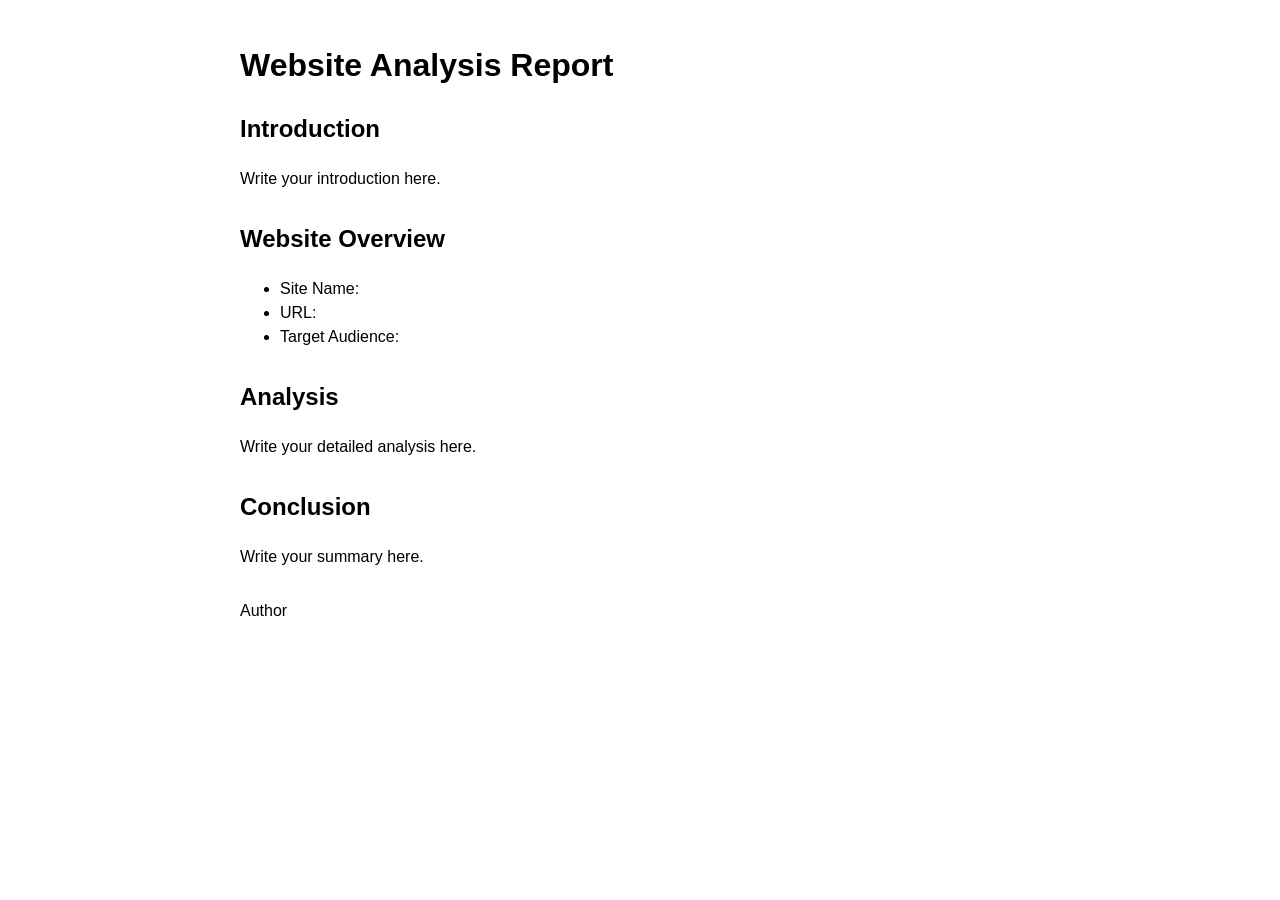
==== index.html @ 11f8eadc "Update index.html" ====
<!DOCTYPE html>
<html lang="en">
<head>
    <meta charset="UTF-8">
    <meta name="viewport" content="width=device-width, initial-scale=1.0">
    <link rel="icon" type="image/x-icon" href="favicon.ico?v=1">
    <title>Website Analysis Report</title>
    <style>
        body {
            font-family: sans-serif;
            line-height: 1.5;
            max-width: 800px;
            margin: 0 auto;
            padding: 20px;
        }
        section {
            margin-bottom: 30px;
        }
    </style>
</head>
<body>

    <header>
        <h1>Website Analysis Report</h1>
    </header>

    <main>
        <section id="intro">
            <h2>Introduction</h2>
            <p>Write your introduction here.</p>
        </section>

        <section id="overview">
            <h2>Website Overview</h2>
            <ul>
                <li>Site Name: </li>
                <li>URL: </li>
                <li>Target Audience: </li>
            </ul>
        </section>

        <section id="analysis">
            <h2>Analysis</h2>
            <p>Write your detailed analysis here.</p>
        </section>

        <section id="conclusion">
            <h2>Conclusion</h2>
            <p>Write your summary here.</p>
        </section>
    </main>

    <footer>
        <p>Author</p>
    </footer>

</body>
</html>
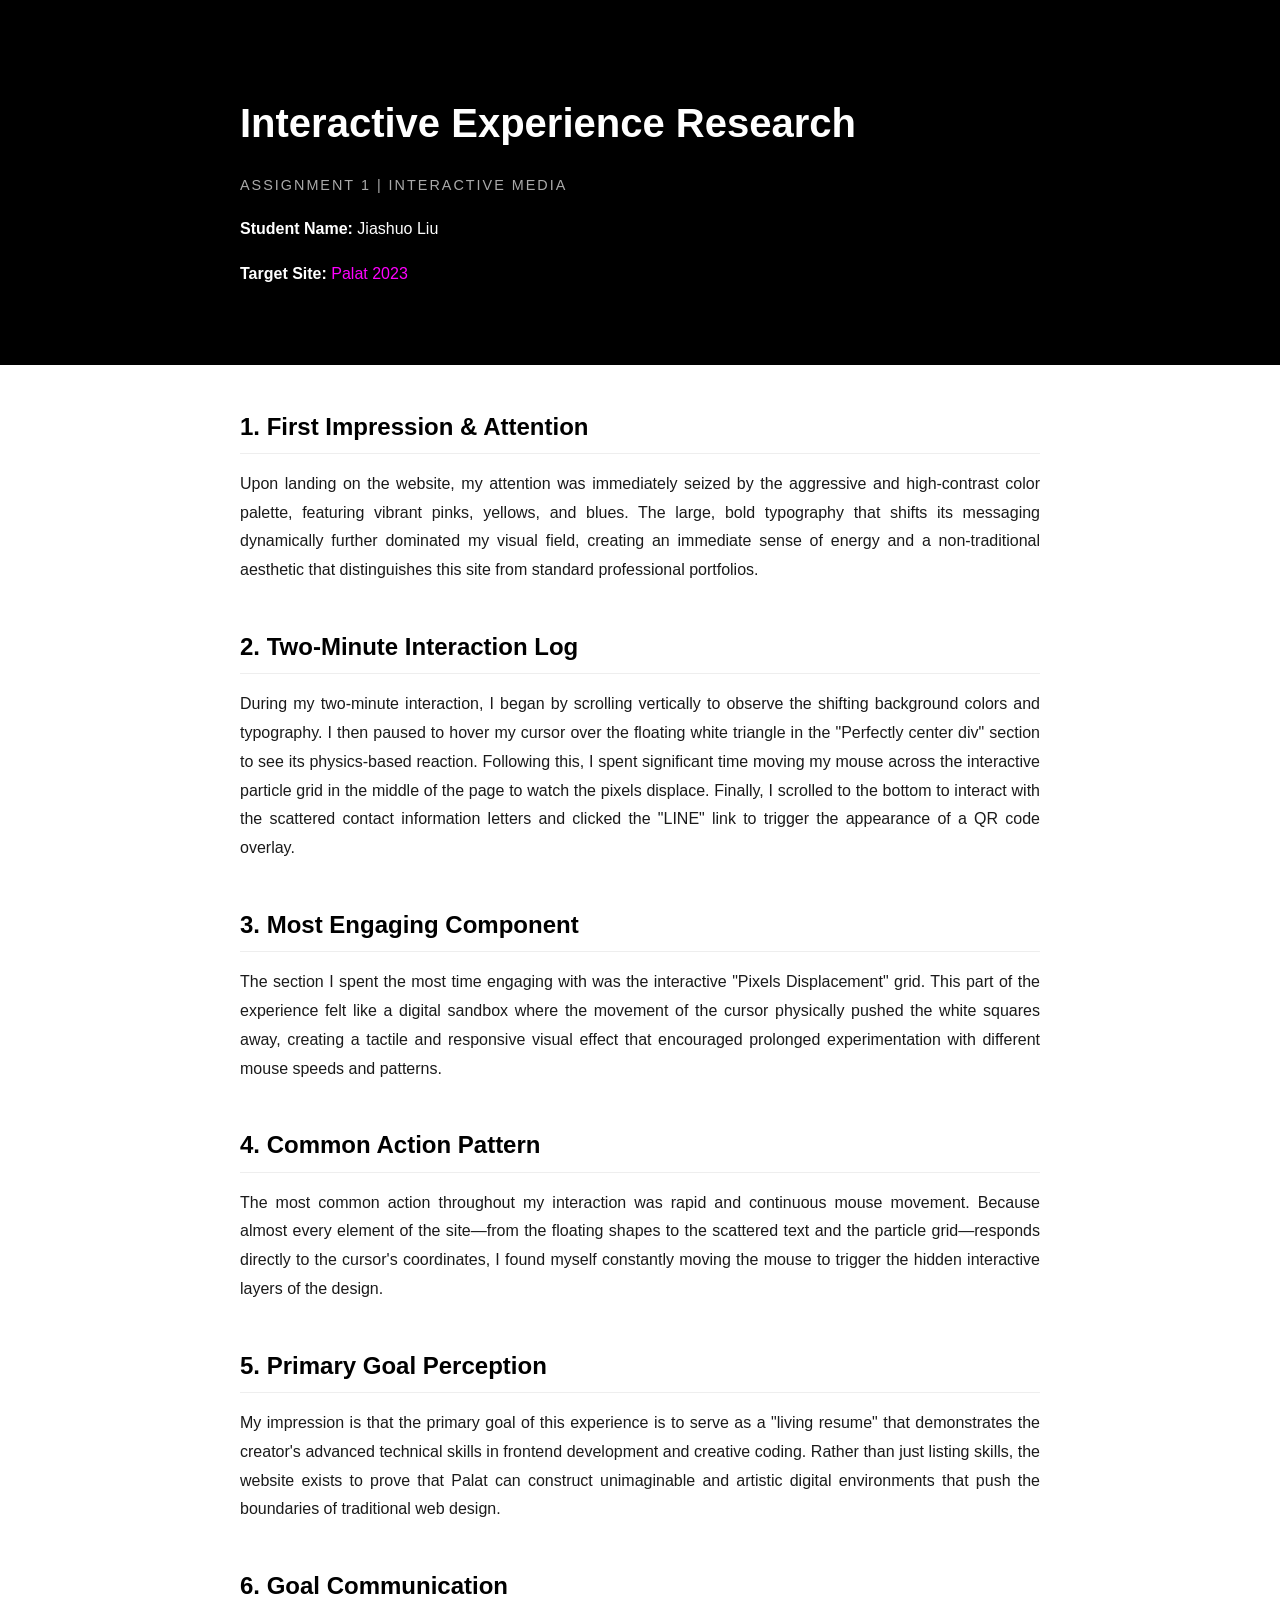
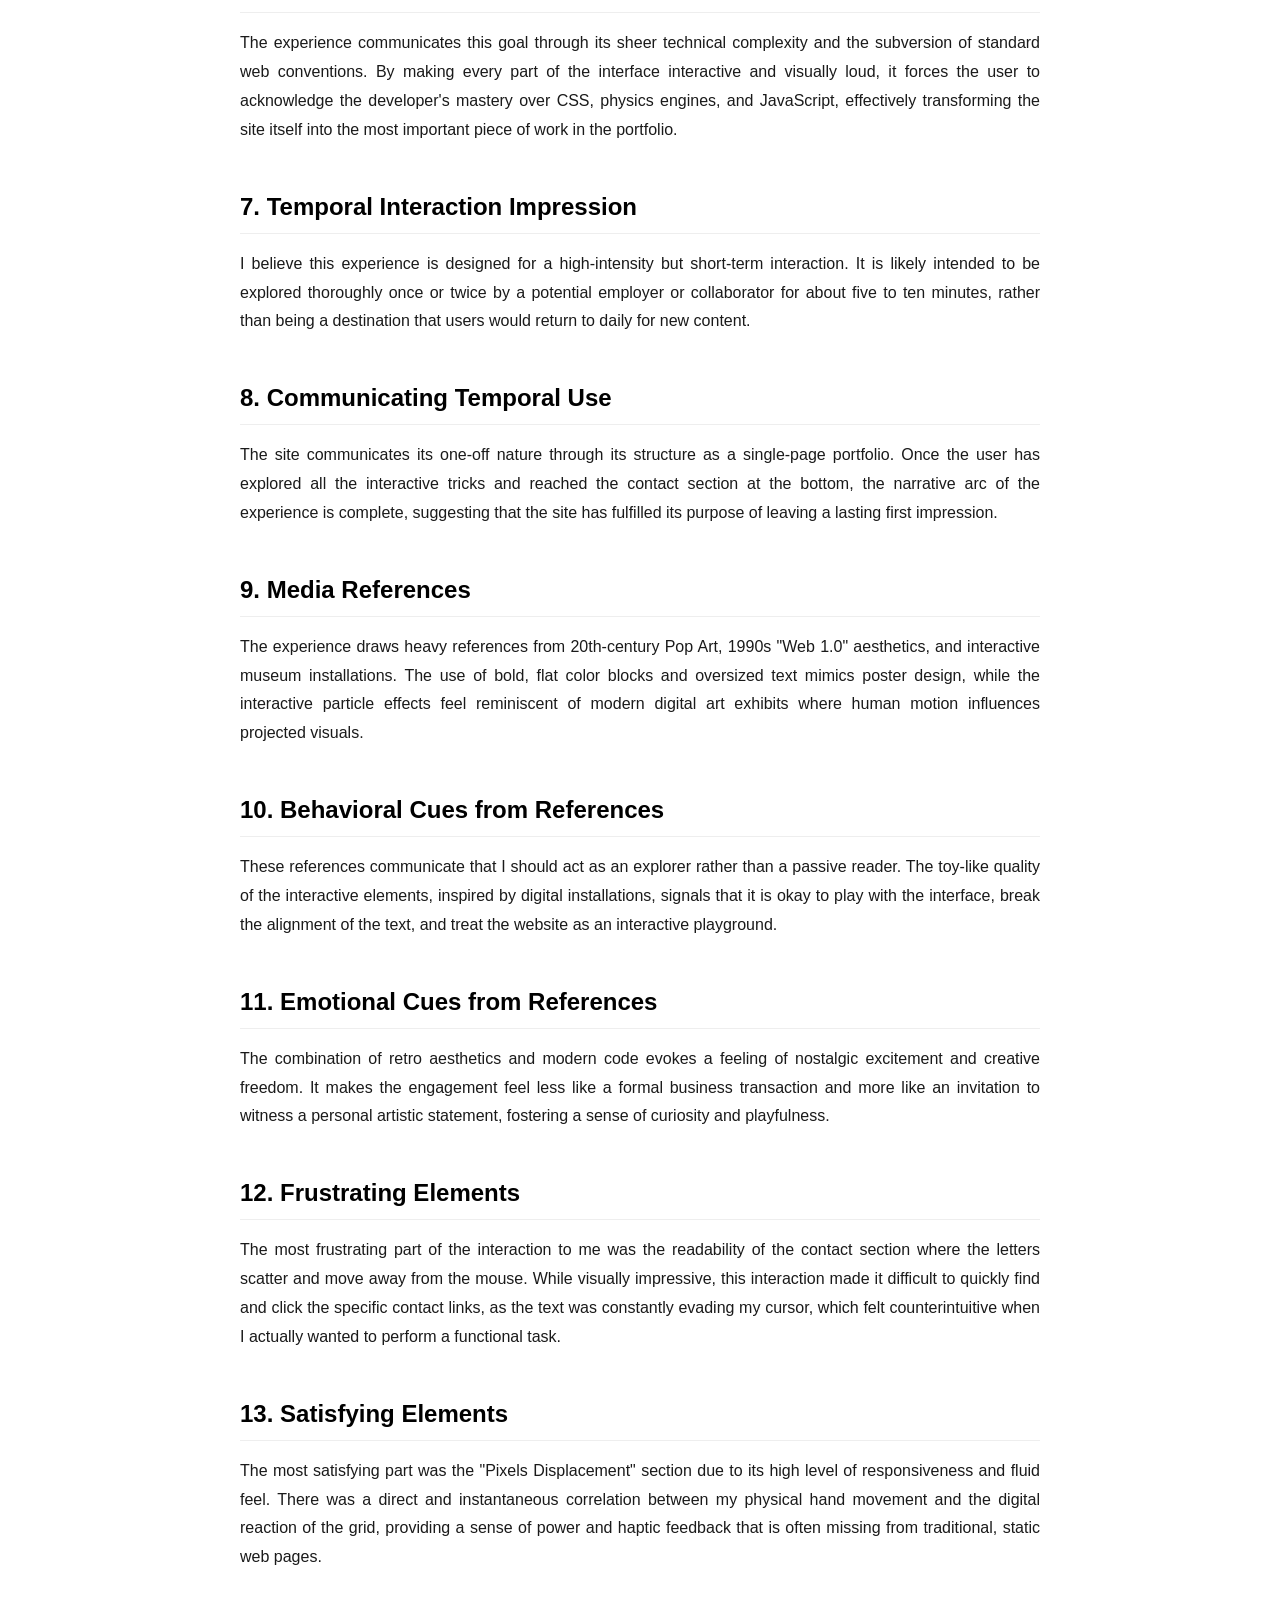
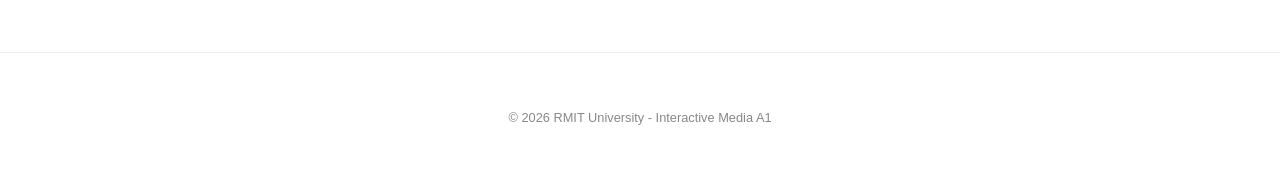
==== commit c1ce1470: "1 1" ====
--- a/index.html
+++ b/index.html
@@ -3,55 +3,95 @@
 <head>
     <meta charset="UTF-8">
     <meta name="viewport" content="width=device-width, initial-scale=1.0">
+    <link rel="stylesheet" href="reset.css">
+    <link rel="stylesheet" href="style.css">
     <link rel="icon" type="image/x-icon" href="favicon.ico?v=1">
-    <title>Website Analysis Report</title>
-    <style>
-        body {
-            font-family: sans-serif;
-            line-height: 1.5;
-            max-width: 800px;
-            margin: 0 auto;
-            padding: 20px;
-        }
-        section {
-            margin-bottom: 30px;
-        }
-    </style>
+    <title>A1 - Interactive Experience Research | Huiyue</title>
 </head>
 <body>
 
-    <header>
-        <h1>Website Analysis Report</h1>
+<header>
+        <div class="container">
+            <h1>Interactive Experience Research</h1>
+            <p class="sub-heading">Assignment 1 | Interactive Media </p>
+            <p><strong>Student Name:</strong> Jiashuo Liu</p>
+            <p><strong>Target Site:</strong> <a href="https://palat2023.com/" target="_blank">Palat 2023</a></p>
+        </div>
     </header>
 
-    <main>
-        <section id="intro">
-            <h2>Introduction</h2>
-            <p>Write your introduction here.</p>
-        </section>
+    <main class="container">
+        <article>
+            <section>
+                <h2>1. First Impression & Attention</h2>
+                <p>Upon landing on the website, my attention was immediately seized by the aggressive and high-contrast color palette, featuring vibrant pinks, yellows, and blues. The large, bold typography that shifts its messaging dynamically further dominated my visual field, creating an immediate sense of energy and a non-traditional aesthetic that distinguishes this site from standard professional portfolios.</p>
+            </section>
 
-        <section id="overview">
-            <h2>Website Overview</h2>
-            <ul>
-                <li>Site Name: </li>
-                <li>URL: </li>
-                <li>Target Audience: </li>
-            </ul>
-        </section>
+            <section>
+                <h2>2. Two-Minute Interaction Log</h2>
+                <p>During my two-minute interaction, I began by scrolling vertically to observe the shifting background colors and typography. I then paused to hover my cursor over the floating white triangle in the "Perfectly center div" section to see its physics-based reaction. Following this, I spent significant time moving my mouse across the interactive particle grid in the middle of the page to watch the pixels displace. Finally, I scrolled to the bottom to interact with the scattered contact information letters and clicked the "LINE" link to trigger the appearance of a QR code overlay.</p>
+            </section>
 
-        <section id="analysis">
-            <h2>Analysis</h2>
-            <p>Write your detailed analysis here.</p>
-        </section>
+            <section>
+                <h2>3. Most Engaging Component</h2>
+                <p>The section I spent the most time engaging with was the interactive "Pixels Displacement" grid. This part of the experience felt like a digital sandbox where the movement of the cursor physically pushed the white squares away, creating a tactile and responsive visual effect that encouraged prolonged experimentation with different mouse speeds and patterns.</p>
+            </section>
 
-        <section id="conclusion">
-            <h2>Conclusion</h2>
-            <p>Write your summary here.</p>
-        </section>
+            <section>
+                <h2>4. Common Action Pattern</h2>
+                <p>The most common action throughout my interaction was rapid and continuous mouse movement. Because almost every element of the site—from the floating shapes to the scattered text and the particle grid—responds directly to the cursor's coordinates, I found myself constantly moving the mouse to trigger the hidden interactive layers of the design.</p>
+            </section>
+
+            <section>
+                <h2>5. Primary Goal Perception</h2>
+                <p>My impression is that the primary goal of this experience is to serve as a "living resume" that demonstrates the creator's advanced technical skills in frontend development and creative coding. Rather than just listing skills, the website exists to prove that Palat can construct unimaginable and artistic digital environments that push the boundaries of traditional web design.</p>
+            </section>
+
+            <section>
+                <h2>6. Goal Communication</h2>
+                <p>The experience communicates this goal through its sheer technical complexity and the subversion of standard web conventions. By making every part of the interface interactive and visually loud, it forces the user to acknowledge the developer's mastery over CSS, physics engines, and JavaScript, effectively transforming the site itself into the most important piece of work in the portfolio.</p>
+            </section>
+
+            <section>
+                <h2>7. Temporal Interaction Impression</h2>
+                <p>I believe this experience is designed for a high-intensity but short-term interaction. It is likely intended to be explored thoroughly once or twice by a potential employer or collaborator for about five to ten minutes, rather than being a destination that users would return to daily for new content.</p>
+            </section>
+
+            <section>
+                <h2>8. Communicating Temporal Use</h2>
+                <p>The site communicates its one-off nature through its structure as a single-page portfolio. Once the user has explored all the interactive tricks and reached the contact section at the bottom, the narrative arc of the experience is complete, suggesting that the site has fulfilled its purpose of leaving a lasting first impression.</p>
+            </section>
+
+            <section>
+                <h2>9. Media References</h2>
+                <p>The experience draws heavy references from 20th-century Pop Art, 1990s "Web 1.0" aesthetics, and interactive museum installations. The use of bold, flat color blocks and oversized text mimics poster design, while the interactive particle effects feel reminiscent of modern digital art exhibits where human motion influences projected visuals.</p>
+            </section>
+
+            <section>
+                <h2>10. Behavioral Cues from References</h2>
+                <p>These references communicate that I should act as an explorer rather than a passive reader. The toy-like quality of the interactive elements, inspired by digital installations, signals that it is okay to play with the interface, break the alignment of the text, and treat the website as an interactive playground.</p>
+            </section>
+
+            <section>
+                <h2>11. Emotional Cues from References</h2>
+                <p>The combination of retro aesthetics and modern code evokes a feeling of nostalgic excitement and creative freedom. It makes the engagement feel less like a formal business transaction and more like an invitation to witness a personal artistic statement, fostering a sense of curiosity and playfulness.</p>
+            </section>
+
+            <section>
+                <h2>12. Frustrating Elements</h2>
+                <p>The most frustrating part of the interaction to me was the readability of the contact section where the letters scatter and move away from the mouse. While visually impressive, this interaction made it difficult to quickly find and click the specific contact links, as the text was constantly evading my cursor, which felt counterintuitive when I actually wanted to perform a functional task.</p>
+            </section>
+
+            <section>
+                <h2>13. Satisfying Elements</h2>
+                <p>The most satisfying part was the "Pixels Displacement" section due to its high level of responsiveness and fluid feel. There was a direct and instantaneous correlation between my physical hand movement and the digital reaction of the grid, providing a sense of power and haptic feedback that is often missing from traditional, static web pages.</p>
+            </section>
+        </article>
     </main>
 
     <footer>
-        <p>Author</p>
+        <div class="container">
+            <p>&copy; 2026 RMIT University - Interactive Media A1</p>
+        </div>
     </footer>
 
 </body>
--- a/style.css
+++ b/style.css
@@ -0,0 +1,66 @@
+/* --- Base Styles --- */
+body {
+    background-color: #ffffff;
+    color: #1a1a1a;
+    font-family: 'Helvetica Neue', Helvetica, Arial, sans-serif;
+    line-height: 1.8;
+    margin: 0;
+    padding: 0;
+}
+
+.container {
+    max-width: 800px;
+    margin: 0 auto;
+    padding: 0 20px;
+}
+
+/* --- Header --- */
+header {
+    background-color: #000000;
+    color: #ffffff;
+    padding: 60px 0;
+    margin-bottom: 40px;
+}
+
+header h1 {
+    font-size: 2.5rem;
+    font-weight: bold;
+    margin-bottom: 10px;
+}
+
+.sub-heading {
+    color: #aaaaaa;
+    text-transform: uppercase;
+    letter-spacing: 2px;
+    font-size: 0.9rem;
+}
+
+header a {
+    color: #ff00ff;
+    text-decoration: none;
+}
+
+/* --- Main Content --- */
+h2 {
+    font-size: 1.5rem;
+    font-weight: bold;
+    margin: 40px 0 15px 0;
+    color: #000000;
+    border-bottom: 1px solid #eeeeee;
+    padding-bottom: 5px;
+}
+
+section p {
+    margin-bottom: 20px;
+    text-align: justify;
+}
+
+/* --- Footer --- */
+footer {
+    margin-top: 80px;
+    padding: 40px 0;
+    border-top: 1px solid #eeeeee;
+    text-align: center;
+    color: #888888;
+    font-size: 0.8rem;
+}
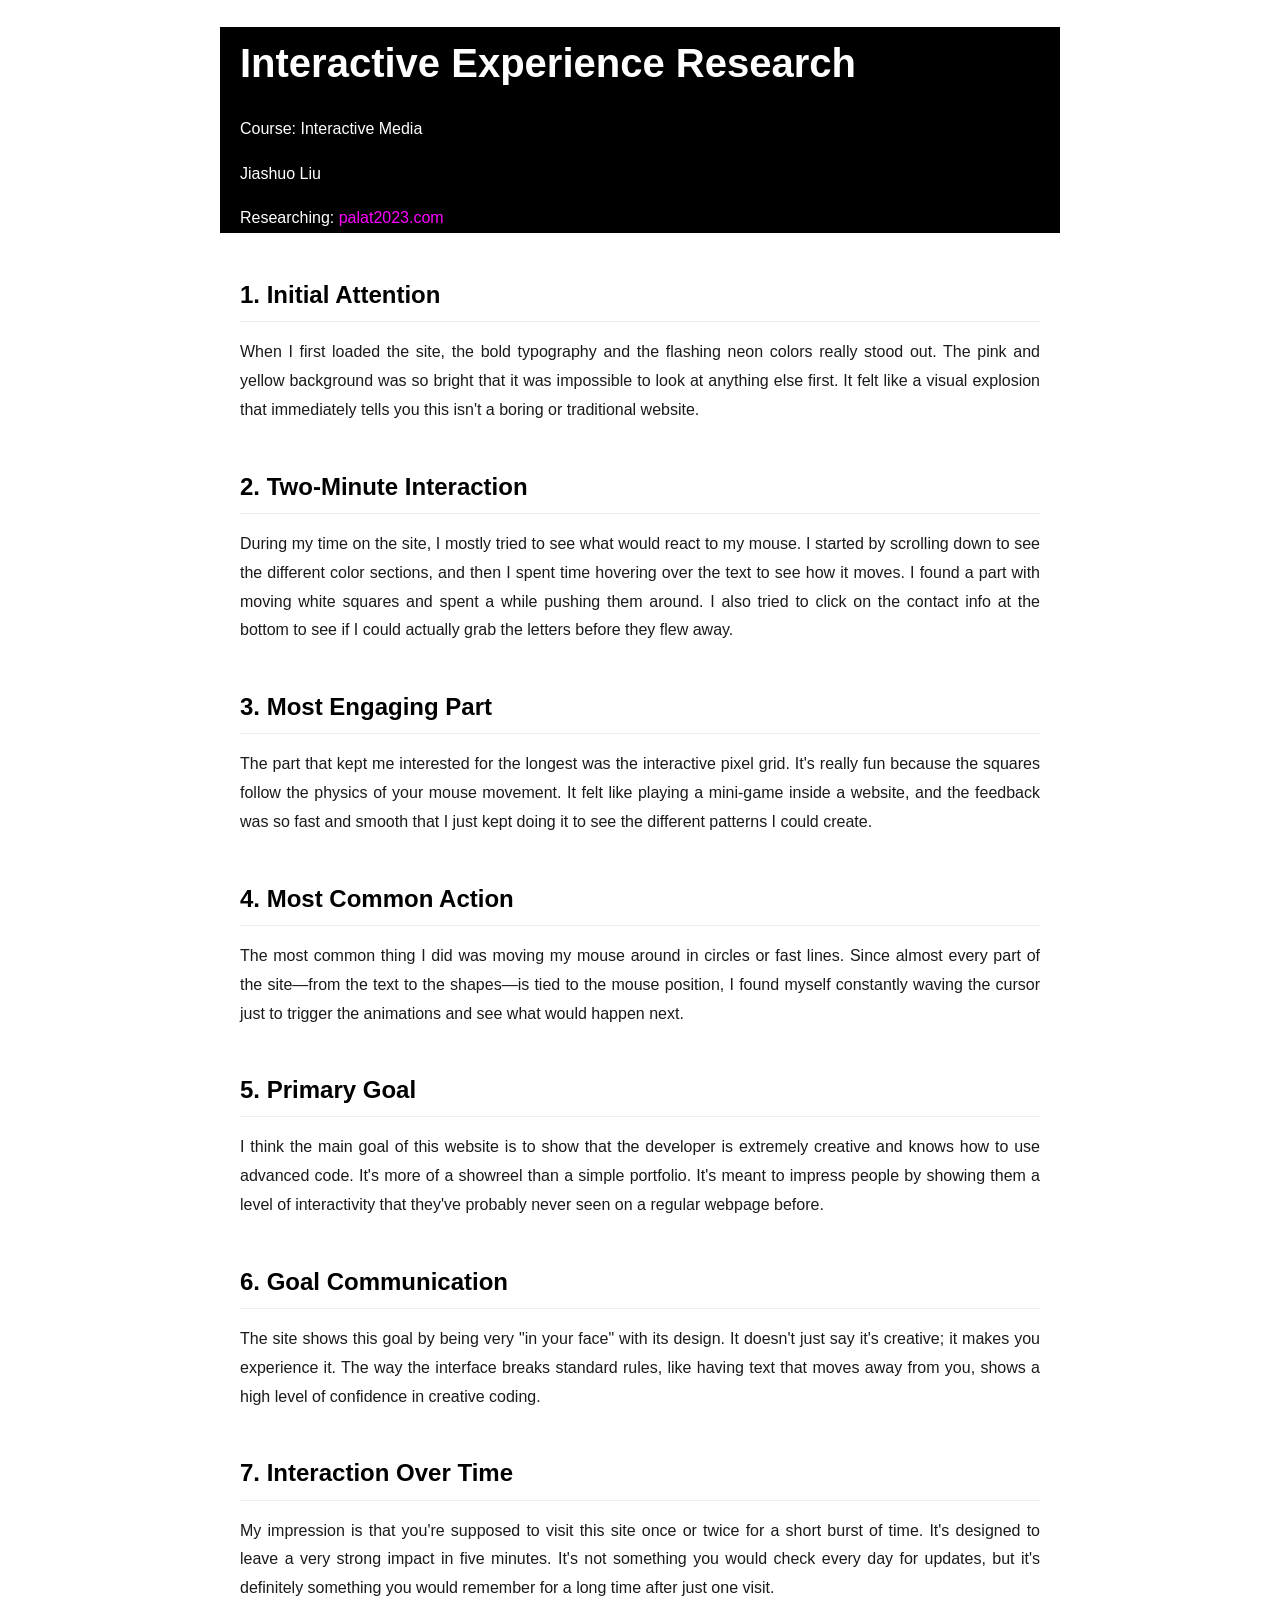
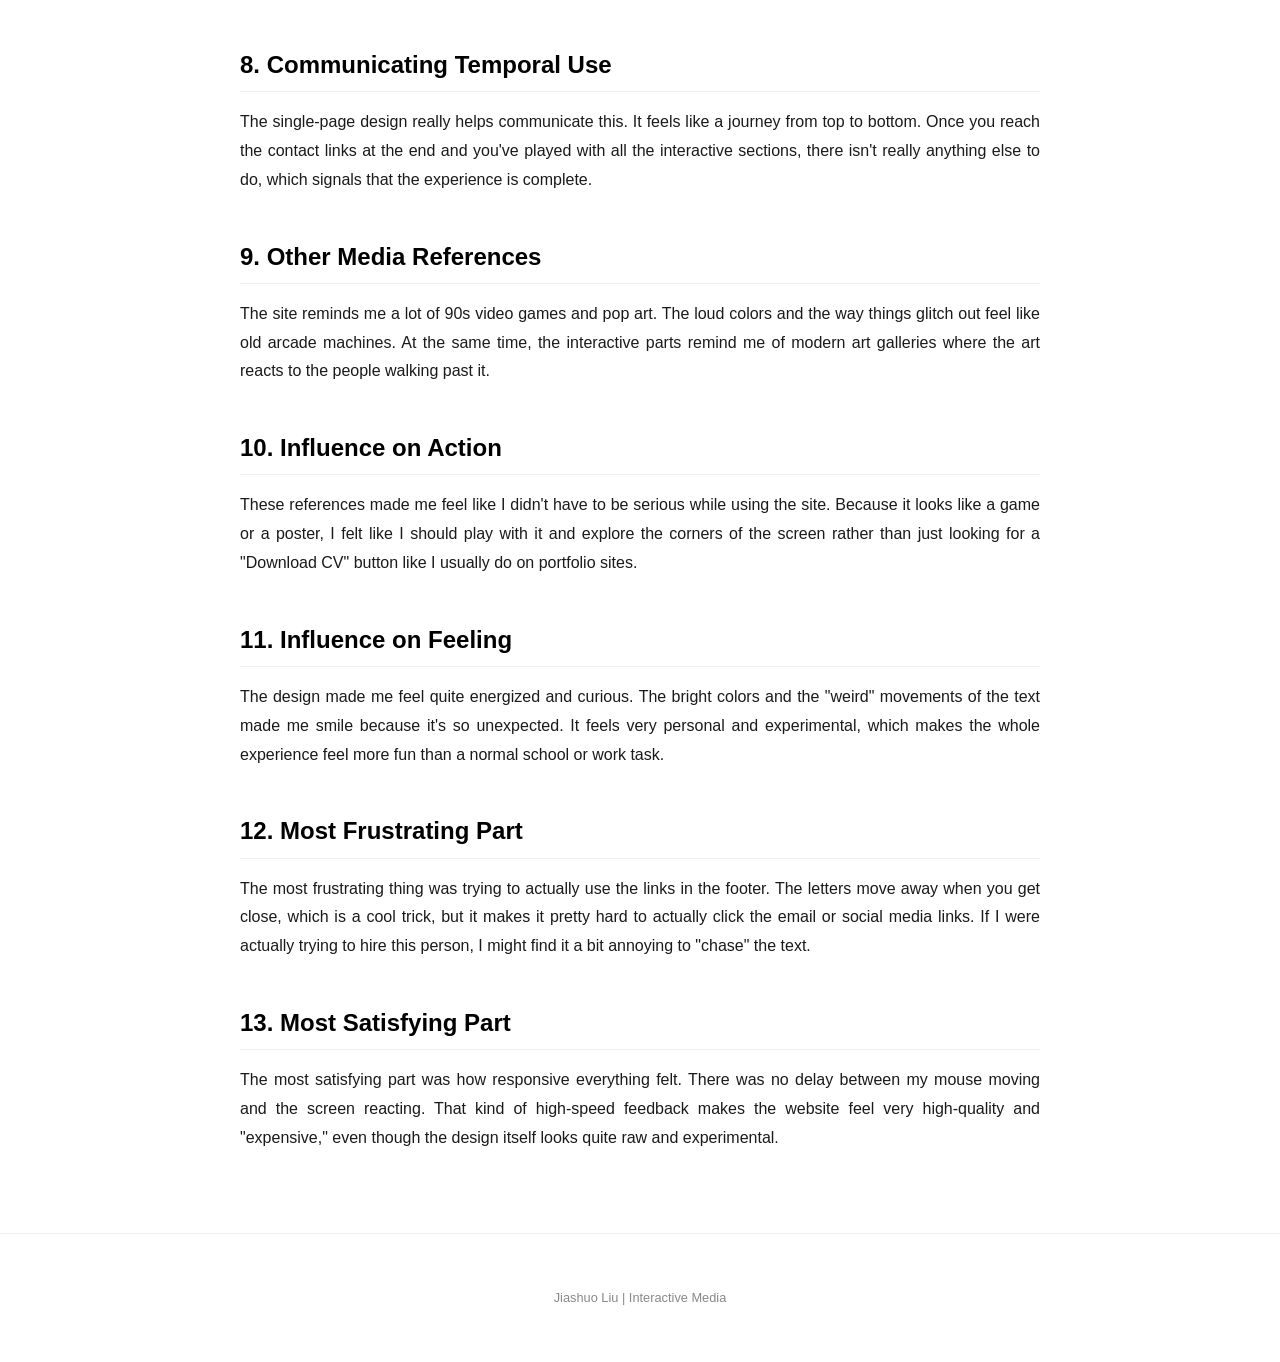
==== commit a1650a7b: "Update index.html" ====
--- a/index.html
+++ b/index.html
@@ -1,97 +1,90 @@
 <!DOCTYPE html>
-<html lang="en">
+
 <head>
     <meta charset="UTF-8">
     <meta name="viewport" content="width=device-width, initial-scale=1.0">
     <link rel="stylesheet" href="reset.css">
     <link rel="stylesheet" href="style.css">
-    <link rel="icon" type="image/x-icon" href="favicon.ico?v=1">
-    <title>A1 - Interactive Experience Research | Huiyue</title>
+    <title>A1 Research - Interactive Media</title>
 </head>
 <body>
 
-<header>
-        <div class="container">
-            <h1>Interactive Experience Research</h1>
-            <p class="sub-heading">Assignment 1 | Interactive Media </p>
-            <p><strong>Student Name:</strong> Jiashuo Liu</p>
-            <p><strong>Target Site:</strong> <a href="https://palat2023.com/" target="_blank">Palat 2023</a></p>
-        </div>
+    <header class="container">
+        <h1>Interactive Experience Research</h1>
+        <p class="sub-info">Course: Interactive Media</p>
+        <p>Jiashuo Liu</p>
+        <p>Researching: <a href="https://palat2023.com/" target="_blank">palat2023.com</a></p>
     </header>
 
     <main class="container">
-        <article>
-            <section>
-                <h2>1. First Impression & Attention</h2>
-                <p>Upon landing on the website, my attention was immediately seized by the aggressive and high-contrast color palette, featuring vibrant pinks, yellows, and blues. The large, bold typography that shifts its messaging dynamically further dominated my visual field, creating an immediate sense of energy and a non-traditional aesthetic that distinguishes this site from standard professional portfolios.</p>
-            </section>
+        <section>
+            <h2>1. Initial Attention</h2>
+            <p>When I first loaded the site, the bold typography and the flashing neon colors really stood out. The pink and yellow background was so bright that it was impossible to look at anything else first. It felt like a visual explosion that immediately tells you this isn't a boring or traditional website.</p>
+        </section>
 
-            <section>
-                <h2>2. Two-Minute Interaction Log</h2>
-                <p>During my two-minute interaction, I began by scrolling vertically to observe the shifting background colors and typography. I then paused to hover my cursor over the floating white triangle in the "Perfectly center div" section to see its physics-based reaction. Following this, I spent significant time moving my mouse across the interactive particle grid in the middle of the page to watch the pixels displace. Finally, I scrolled to the bottom to interact with the scattered contact information letters and clicked the "LINE" link to trigger the appearance of a QR code overlay.</p>
-            </section>
+        <section>
+            <h2>2. Two-Minute Interaction</h2>
+            <p>During my time on the site, I mostly tried to see what would react to my mouse. I started by scrolling down to see the different color sections, and then I spent time hovering over the text to see how it moves. I found a part with moving white squares and spent a while pushing them around. I also tried to click on the contact info at the bottom to see if I could actually grab the letters before they flew away.</p>
+        </section>
 
-            <section>
-                <h2>3. Most Engaging Component</h2>
-                <p>The section I spent the most time engaging with was the interactive "Pixels Displacement" grid. This part of the experience felt like a digital sandbox where the movement of the cursor physically pushed the white squares away, creating a tactile and responsive visual effect that encouraged prolonged experimentation with different mouse speeds and patterns.</p>
-            </section>
+        <section>
+            <h2>3. Most Engaging Part</h2>
+            <p>The part that kept me interested for the longest was the interactive pixel grid. It's really fun because the squares follow the physics of your mouse movement. It felt like playing a mini-game inside a website, and the feedback was so fast and smooth that I just kept doing it to see the different patterns I could create.</p>
+        </section>
 
-            <section>
-                <h2>4. Common Action Pattern</h2>
-                <p>The most common action throughout my interaction was rapid and continuous mouse movement. Because almost every element of the site—from the floating shapes to the scattered text and the particle grid—responds directly to the cursor's coordinates, I found myself constantly moving the mouse to trigger the hidden interactive layers of the design.</p>
-            </section>
+        <section>
+            <h2>4. Most Common Action</h2>
+            <p>The most common thing I did was moving my mouse around in circles or fast lines. Since almost every part of the site—from the text to the shapes—is tied to the mouse position, I found myself constantly waving the cursor just to trigger the animations and see what would happen next.</p>
+        </section>
 
-            <section>
-                <h2>5. Primary Goal Perception</h2>
-                <p>My impression is that the primary goal of this experience is to serve as a "living resume" that demonstrates the creator's advanced technical skills in frontend development and creative coding. Rather than just listing skills, the website exists to prove that Palat can construct unimaginable and artistic digital environments that push the boundaries of traditional web design.</p>
-            </section>
+        <section>
+            <h2>5. Primary Goal</h2>
+            <p>I think the main goal of this website is to show that the developer is extremely creative and knows how to use advanced code. It's more of a showreel than a simple portfolio. It's meant to impress people by showing them a level of interactivity that they've probably never seen on a regular webpage before.</p>
+        </section>
 
-            <section>
-                <h2>6. Goal Communication</h2>
-                <p>The experience communicates this goal through its sheer technical complexity and the subversion of standard web conventions. By making every part of the interface interactive and visually loud, it forces the user to acknowledge the developer's mastery over CSS, physics engines, and JavaScript, effectively transforming the site itself into the most important piece of work in the portfolio.</p>
-            </section>
+        <section>
+            <h2>6. Goal Communication</h2>
+            <p>The site shows this goal by being very "in your face" with its design. It doesn't just say it's creative; it makes you experience it. The way the interface breaks standard rules, like having text that moves away from you, shows a high level of confidence in creative coding.</p>
+        </section>
 
-            <section>
-                <h2>7. Temporal Interaction Impression</h2>
-                <p>I believe this experience is designed for a high-intensity but short-term interaction. It is likely intended to be explored thoroughly once or twice by a potential employer or collaborator for about five to ten minutes, rather than being a destination that users would return to daily for new content.</p>
-            </section>
+        <section>
+            <h2>7. Interaction Over Time</h2>
+            <p>My impression is that you're supposed to visit this site once or twice for a short burst of time. It's designed to leave a very strong impact in five minutes. It's not something you would check every day for updates, but it's definitely something you would remember for a long time after just one visit.</p>
+        </section>
 
-            <section>
-                <h2>8. Communicating Temporal Use</h2>
-                <p>The site communicates its one-off nature through its structure as a single-page portfolio. Once the user has explored all the interactive tricks and reached the contact section at the bottom, the narrative arc of the experience is complete, suggesting that the site has fulfilled its purpose of leaving a lasting first impression.</p>
-            </section>
+        <section>
+            <h2>8. Communicating Temporal Use</h2>
+            <p>The single-page design really helps communicate this. It feels like a journey from top to bottom. Once you reach the contact links at the end and you've played with all the interactive sections, there isn't really anything else to do, which signals that the experience is complete.</p>
+        </section>
 
-            <section>
-                <h2>9. Media References</h2>
-                <p>The experience draws heavy references from 20th-century Pop Art, 1990s "Web 1.0" aesthetics, and interactive museum installations. The use of bold, flat color blocks and oversized text mimics poster design, while the interactive particle effects feel reminiscent of modern digital art exhibits where human motion influences projected visuals.</p>
-            </section>
+        <section>
+            <h2>9. Other Media References</h2>
+            <p>The site reminds me a lot of 90s video games and pop art. The loud colors and the way things glitch out feel like old arcade machines. At the same time, the interactive parts remind me of modern art galleries where the art reacts to the people walking past it.</p>
+        </section>
 
-            <section>
-                <h2>10. Behavioral Cues from References</h2>
-                <p>These references communicate that I should act as an explorer rather than a passive reader. The toy-like quality of the interactive elements, inspired by digital installations, signals that it is okay to play with the interface, break the alignment of the text, and treat the website as an interactive playground.</p>
-            </section>
+        <section>
+            <h2>10. Influence on Action</h2>
+            <p>These references made me feel like I didn't have to be serious while using the site. Because it looks like a game or a poster, I felt like I should play with it and explore the corners of the screen rather than just looking for a "Download CV" button like I usually do on portfolio sites.</p>
+        </section>
 
-            <section>
-                <h2>11. Emotional Cues from References</h2>
-                <p>The combination of retro aesthetics and modern code evokes a feeling of nostalgic excitement and creative freedom. It makes the engagement feel less like a formal business transaction and more like an invitation to witness a personal artistic statement, fostering a sense of curiosity and playfulness.</p>
-            </section>
+        <section>
+            <h2>11. Influence on Feeling</h2>
+            <p>The design made me feel quite energized and curious. The bright colors and the "weird" movements of the text made me smile because it's so unexpected. It feels very personal and experimental, which makes the whole experience feel more fun than a normal school or work task.</p>
+        </section>
 
-            <section>
-                <h2>12. Frustrating Elements</h2>
-                <p>The most frustrating part of the interaction to me was the readability of the contact section where the letters scatter and move away from the mouse. While visually impressive, this interaction made it difficult to quickly find and click the specific contact links, as the text was constantly evading my cursor, which felt counterintuitive when I actually wanted to perform a functional task.</p>
-            </section>
+        <section>
+            <h2>12. Most Frustrating Part</h2>
+            <p>The most frustrating thing was trying to actually use the links in the footer. The letters move away when you get close, which is a cool trick, but it makes it pretty hard to actually click the email or social media links. If I were actually trying to hire this person, I might find it a bit annoying to "chase" the text.</p>
+        </section>
 
-            <section>
-                <h2>13. Satisfying Elements</h2>
-                <p>The most satisfying part was the "Pixels Displacement" section due to its high level of responsiveness and fluid feel. There was a direct and instantaneous correlation between my physical hand movement and the digital reaction of the grid, providing a sense of power and haptic feedback that is often missing from traditional, static web pages.</p>
-            </section>
-        </article>
+        <section>
+            <h2>13. Most Satisfying Part</h2>
+            <p>The most satisfying part was how responsive everything felt. There was no delay between my mouse moving and the screen reacting. That kind of high-speed feedback makes the website feel very high-quality and "expensive," even though the design itself looks quite raw and experimental.</p>
+        </section>
     </main>
 
     <footer>
-        <div class="container">
-            <p>&copy; 2026 RMIT University - Interactive Media A1</p>
-        </div>
+        <p>Jiashuo Liu | Interactive Media </p>
     </footer>
 
 </body>
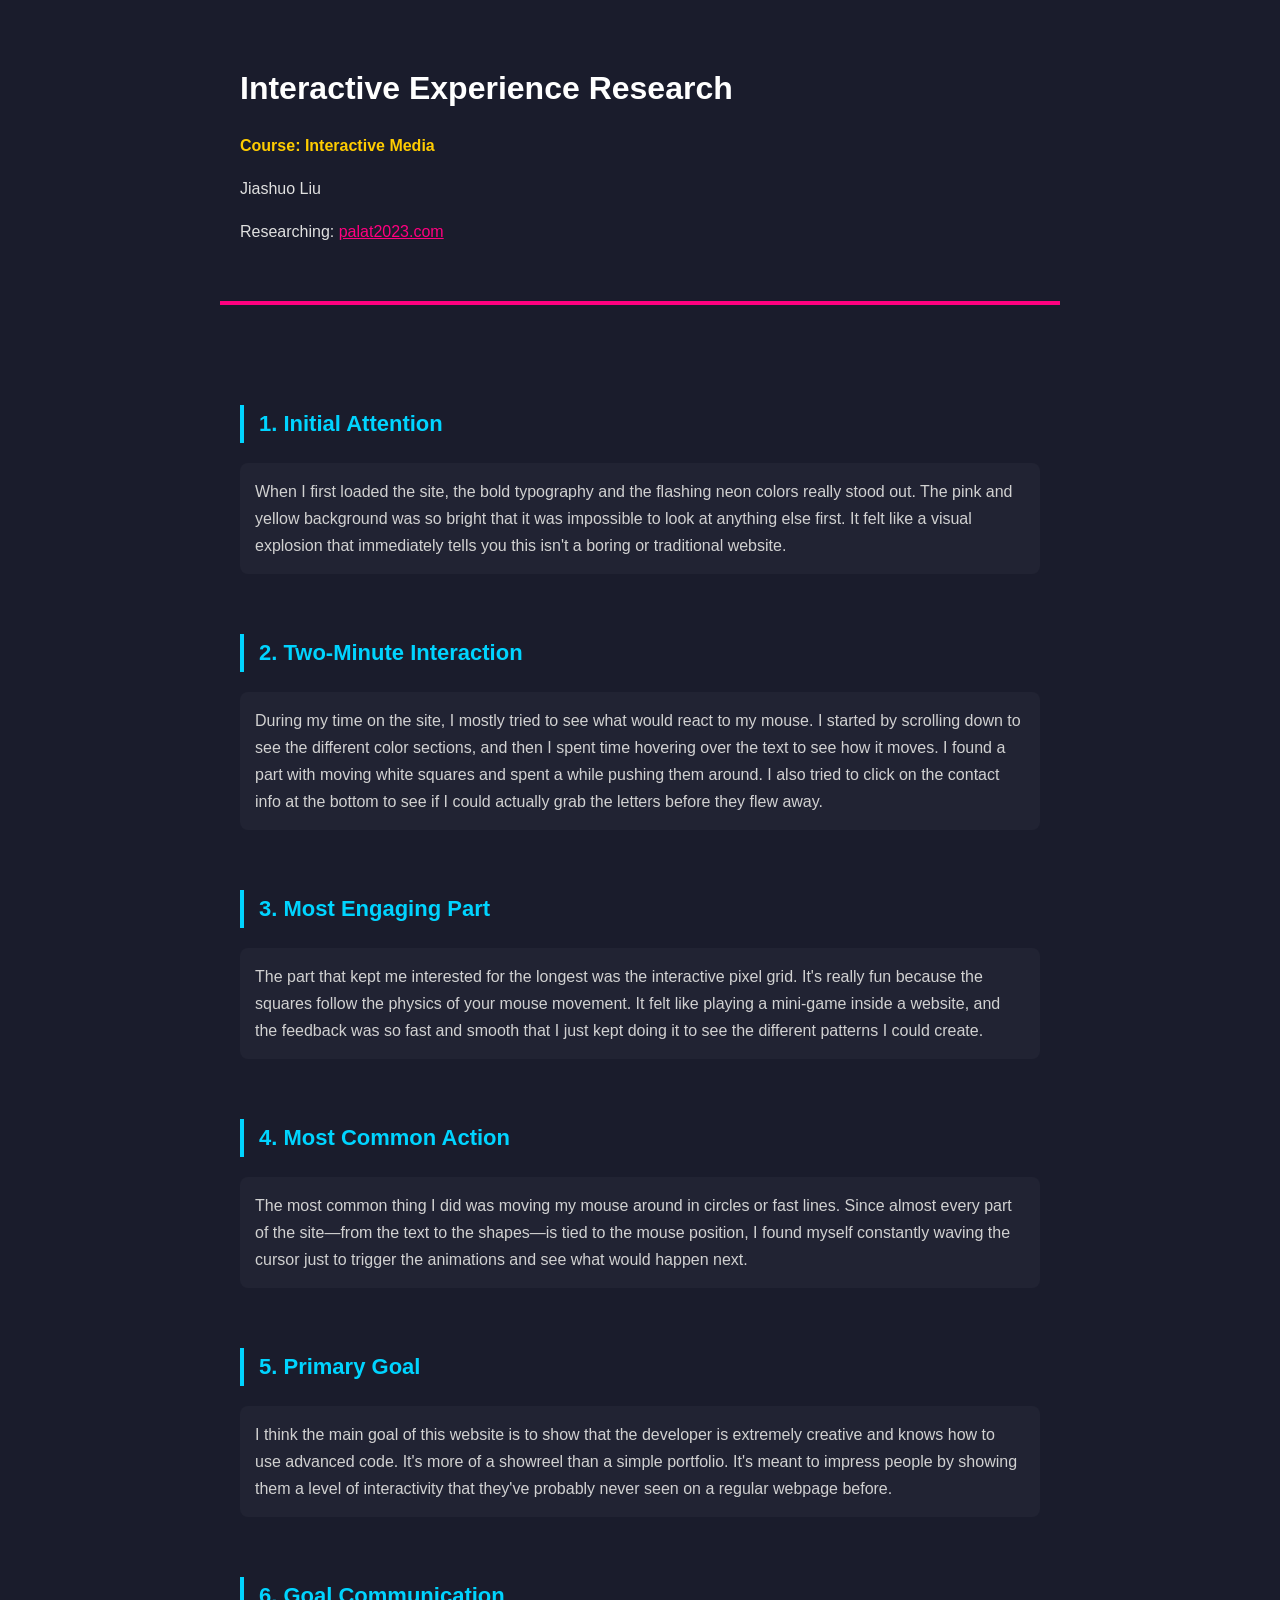
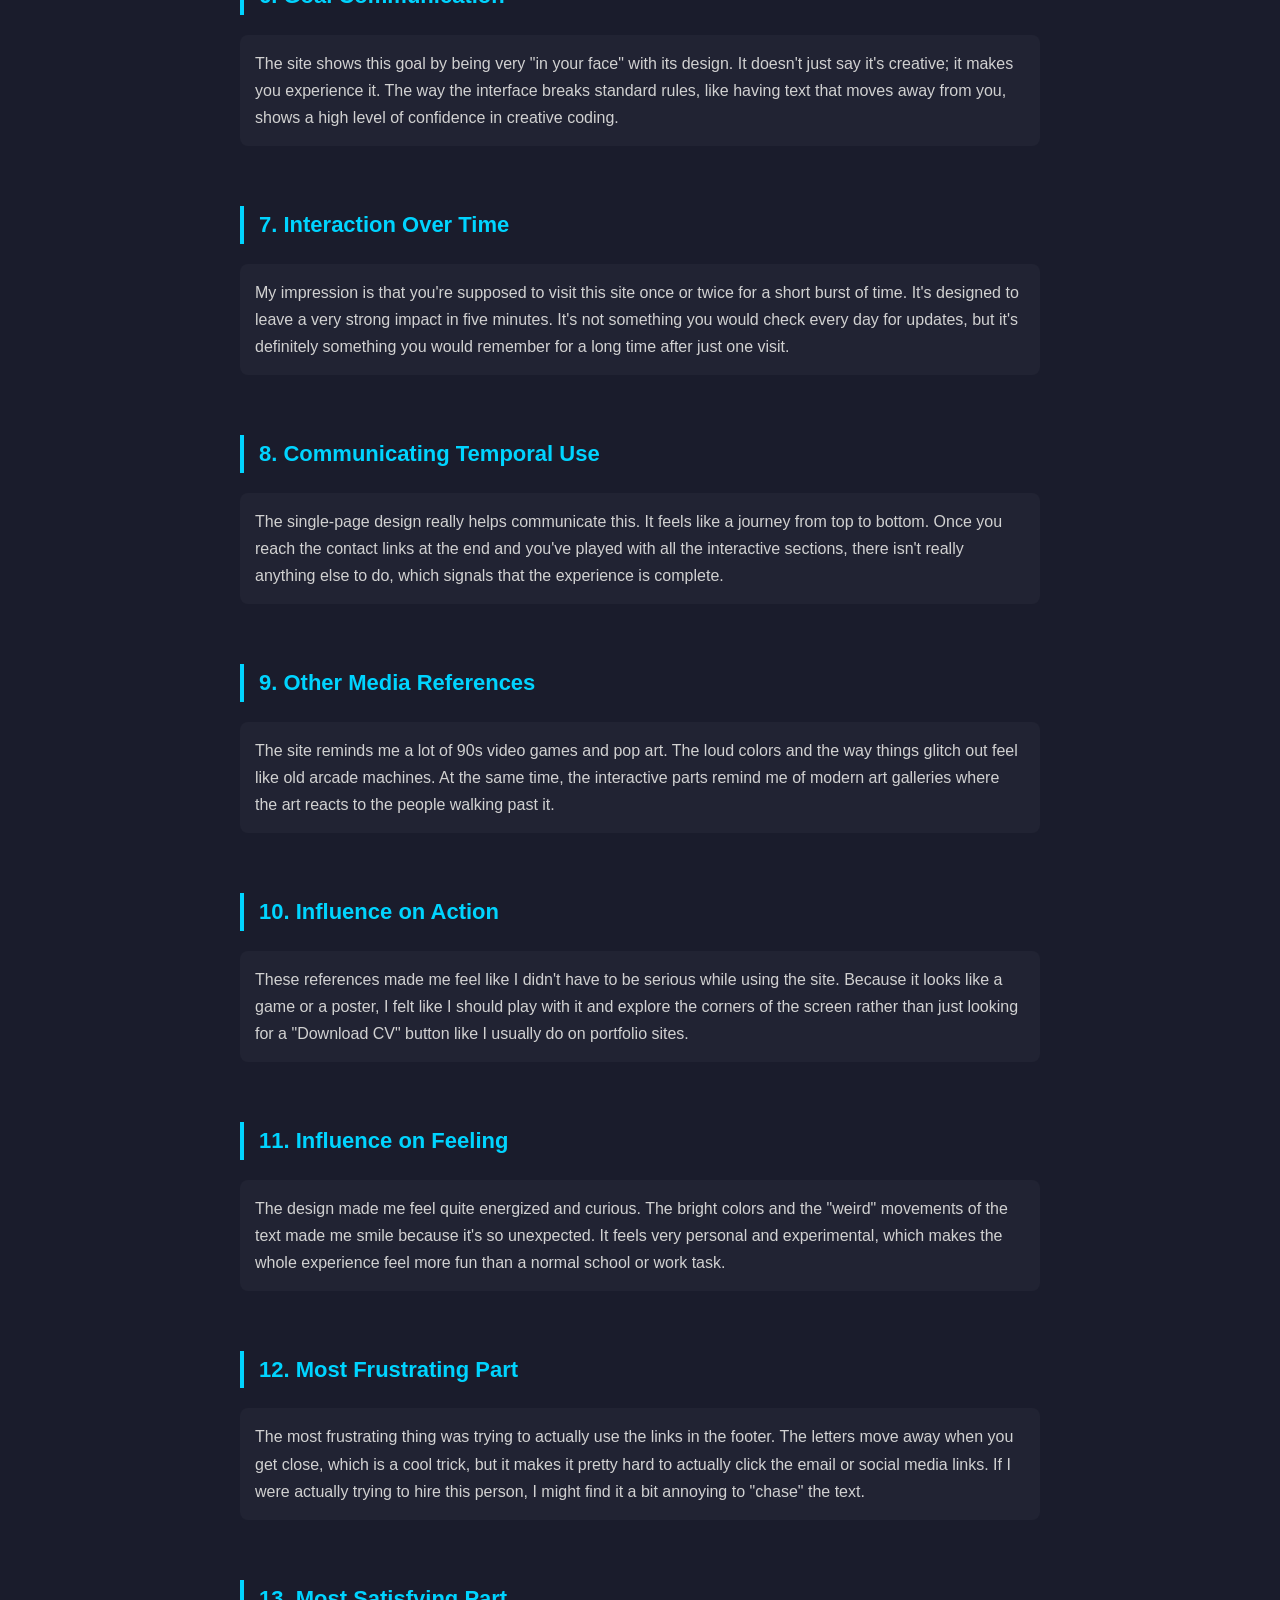
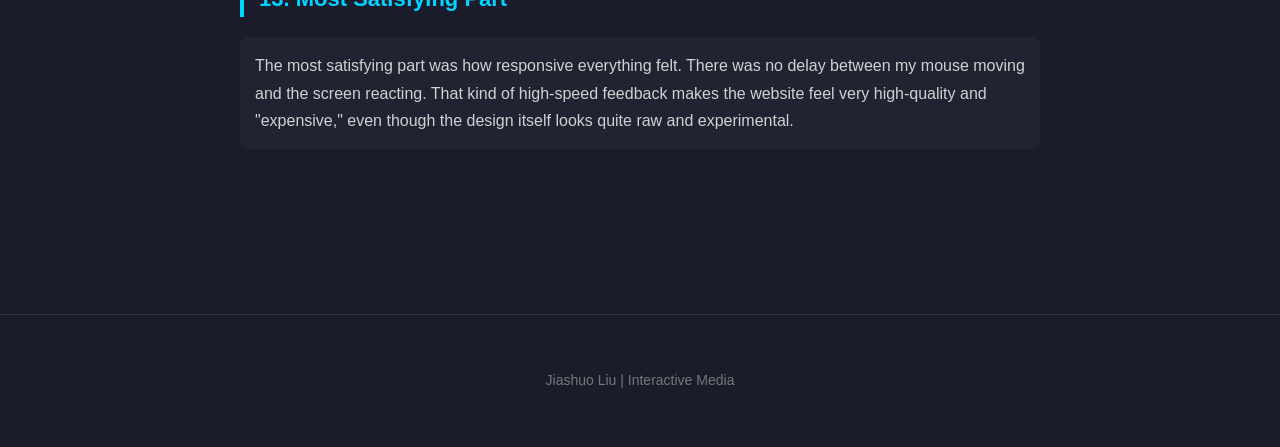
==== commit d03b54ba: "Update index.html" ====
--- a/index.html
+++ b/index.html
@@ -1,9 +1,7 @@
 <!DOCTYPE html>
 
 <head>
-    <meta charset="UTF-8">
-    <meta name="viewport" content="width=device-width, initial-scale=1.0">
-    <link rel="stylesheet" href="reset.css">
+     <meta name="viewport" content="width=device-width, initial-scale=1.0">
     <link rel="stylesheet" href="style.css">
     <title>A1 Research - Interactive Media</title>
 </head>
--- a/style.css
+++ b/style.css
@@ -1,9 +1,8 @@
-/* --- Base Styles --- */
 body {
-    background-color: #ffffff;
-    color: #1a1a1a;
-    font-family: 'Helvetica Neue', Helvetica, Arial, sans-serif;
-    line-height: 1.8;
+    background-color: #1a1c2c;
+    color: #e0e0e0;
+    font-family: "Segoe UI", Tahoma, Geneva, Verdana, sans-serif;
+    line-height: 1.7;
     margin: 0;
     padding: 0;
 }
@@ -11,56 +10,58 @@
 .container {
     max-width: 800px;
     margin: 0 auto;
-    padding: 0 20px;
+    padding: 40px 20px;
 }
 
-/* --- Header --- */
 header {
-    background-color: #000000;
-    color: #ffffff;
-    padding: 60px 0;
-    margin-bottom: 40px;
+    border-bottom: 4px solid #ff007f;
+    padding-bottom: 30px;
+    margin-bottom: 60px;
 }
 
 header h1 {
-    font-size: 2.5rem;
-    font-weight: bold;
+    color: #ffffff;
+    font-size: 32px;
     margin-bottom: 10px;
 }
 
-.sub-heading {
-    color: #aaaaaa;
-    text-transform: uppercase;
-    letter-spacing: 2px;
-    font-size: 0.9rem;
+.sub-info {
+    color: #ffcc00;
+    font-size: 16px;
+    font-weight: bold;
 }
 
-header a {
-    color: #ff00ff;
-    text-decoration: none;
-}
-
-/* --- Main Content --- */
 h2 {
-    font-size: 1.5rem;
-    font-weight: bold;
-    margin: 40px 0 15px 0;
-    color: #000000;
-    border-bottom: 1px solid #eeeeee;
-    padding-bottom: 5px;
+    color: #00d4ff;
+    font-size: 22px;
+    margin-top: 60px;
+    margin-bottom: 20px;
+    border-left: 4px solid #00d4ff;
+    padding-left: 15px;
 }
 
 section p {
-    margin-bottom: 20px;
-    text-align: justify;
+    margin-bottom: 25px;
+    color: #d1d1d1;
+    background: rgba(255, 255, 255, 0.03);
+    padding: 15px;
+    border-radius: 8px;
 }
 
-/* --- Footer --- */
 footer {
-    margin-top: 80px;
+    margin-top: 100px;
     padding: 40px 0;
-    border-top: 1px solid #eeeeee;
+    border-top: 1px solid #333;
     text-align: center;
-    color: #888888;
-    font-size: 0.8rem;
+    font-size: 14px;
+    color: #777;
+}
+
+a {
+    color: #ff007f;
+    text-decoration: underline;
+}
+
+a:hover {
+    color: #ffcc00;
 }
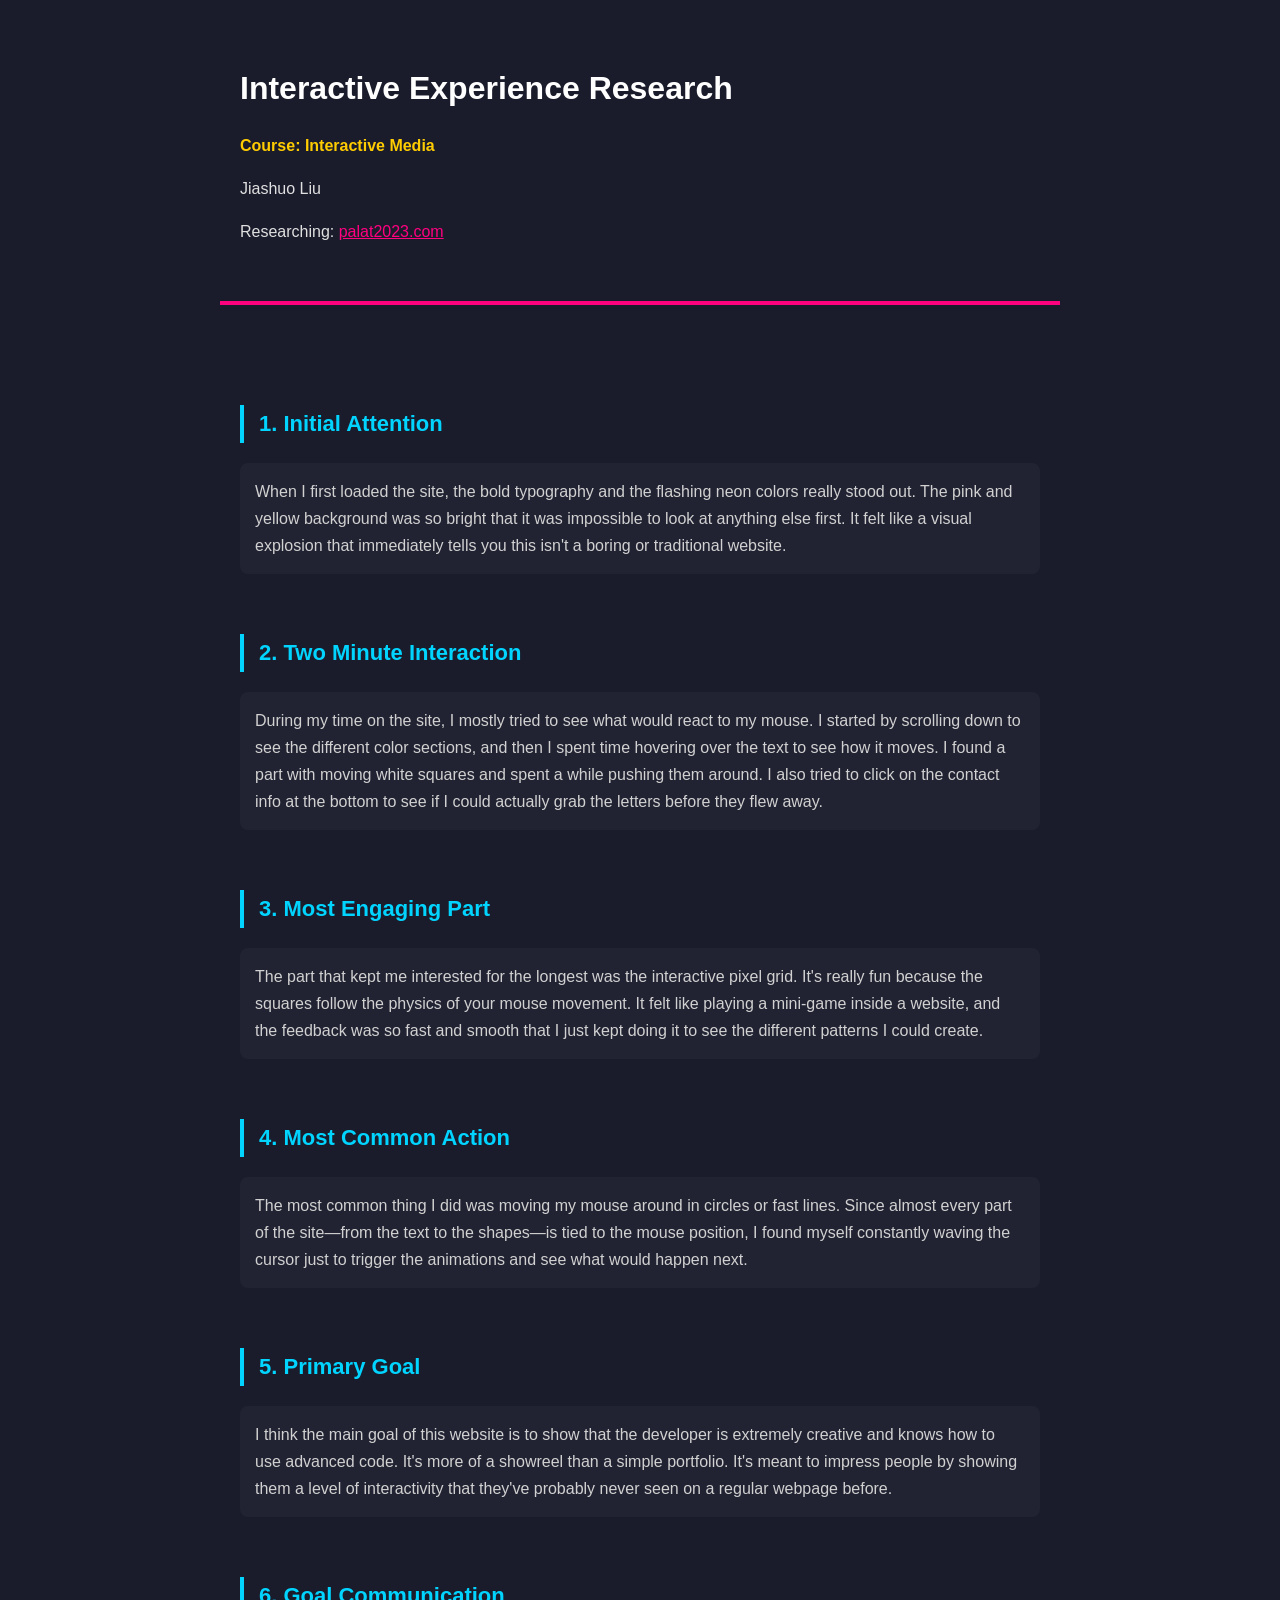
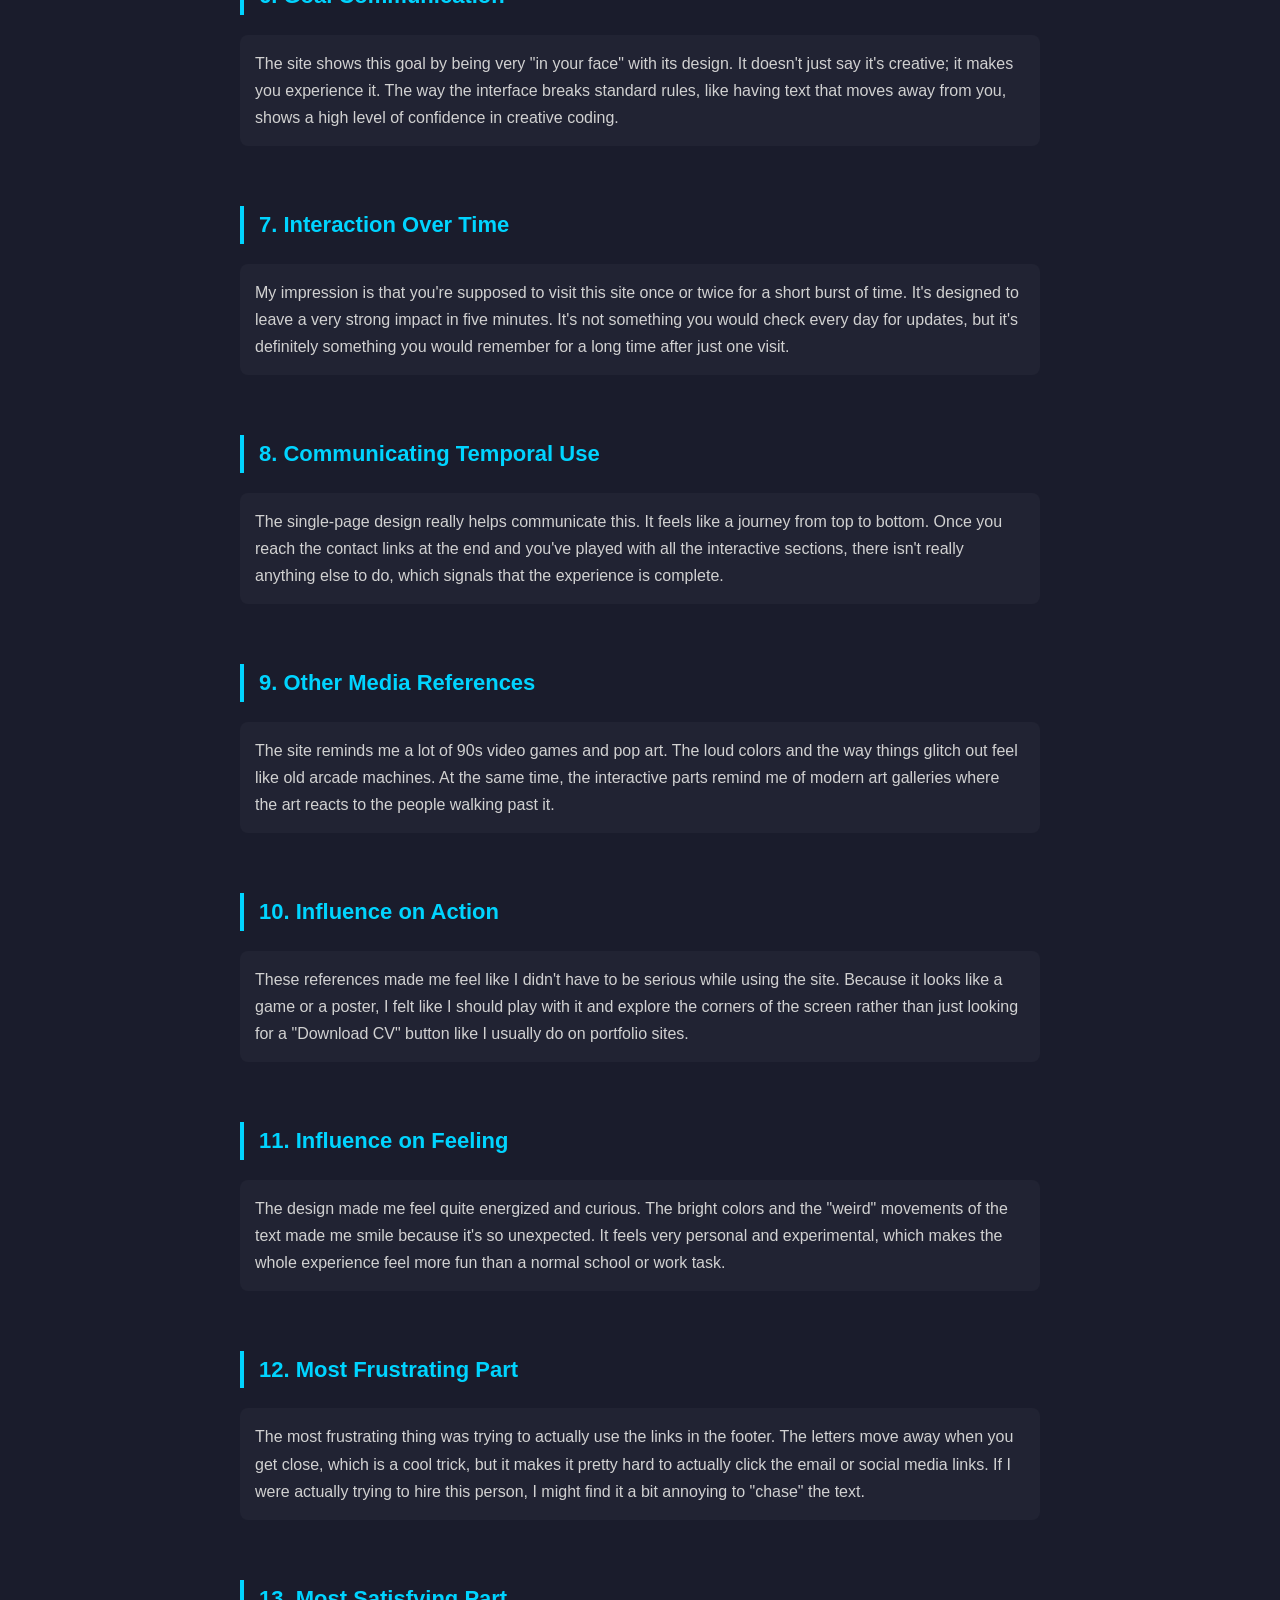
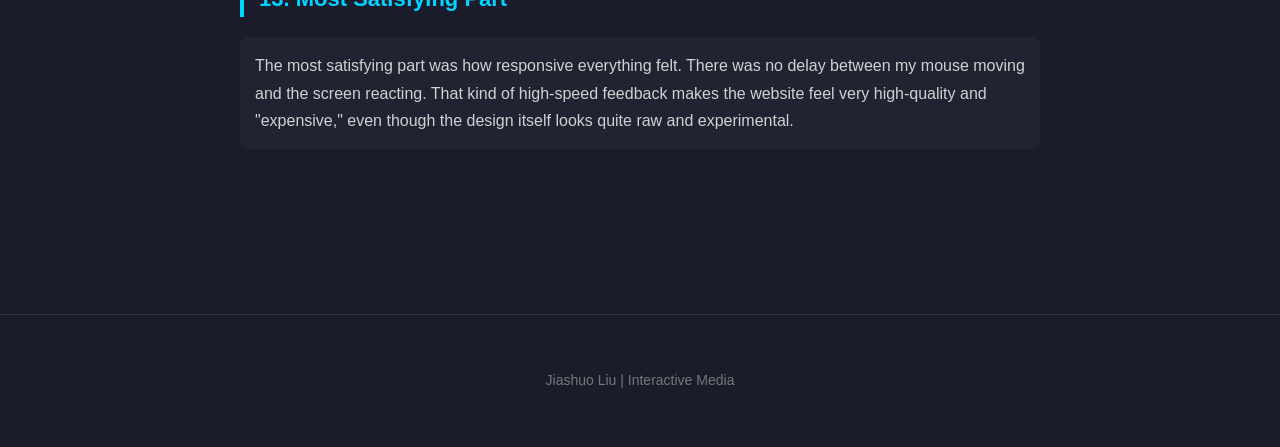
==== commit 51a123e5: "Update index.html" ====
--- a/index.html
+++ b/index.html
@@ -21,7 +21,7 @@
         </section>
 
         <section>
-            <h2>2. Two-Minute Interaction</h2>
+            <h2>2. Two Minute Interaction</h2>
             <p>During my time on the site, I mostly tried to see what would react to my mouse. I started by scrolling down to see the different color sections, and then I spent time hovering over the text to see how it moves. I found a part with moving white squares and spent a while pushing them around. I also tried to click on the contact info at the bottom to see if I could actually grab the letters before they flew away.</p>
         </section>
 
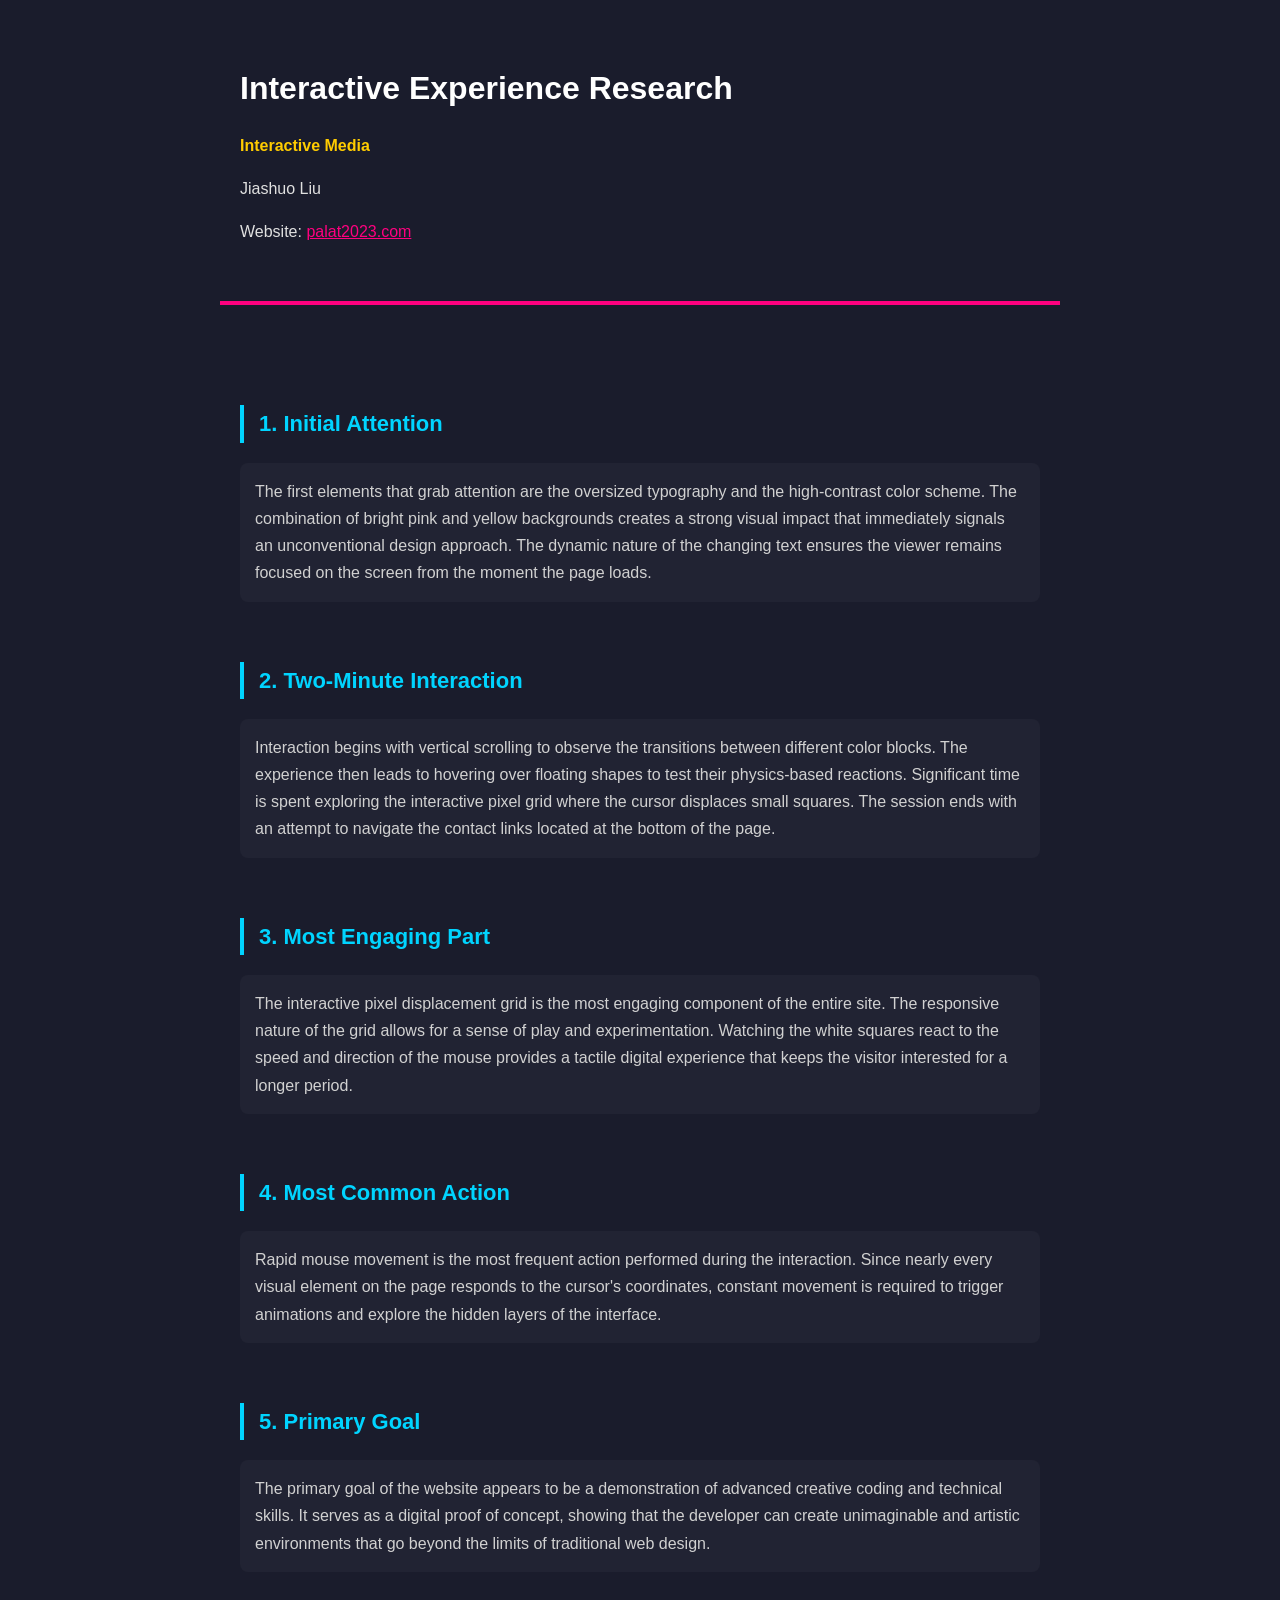
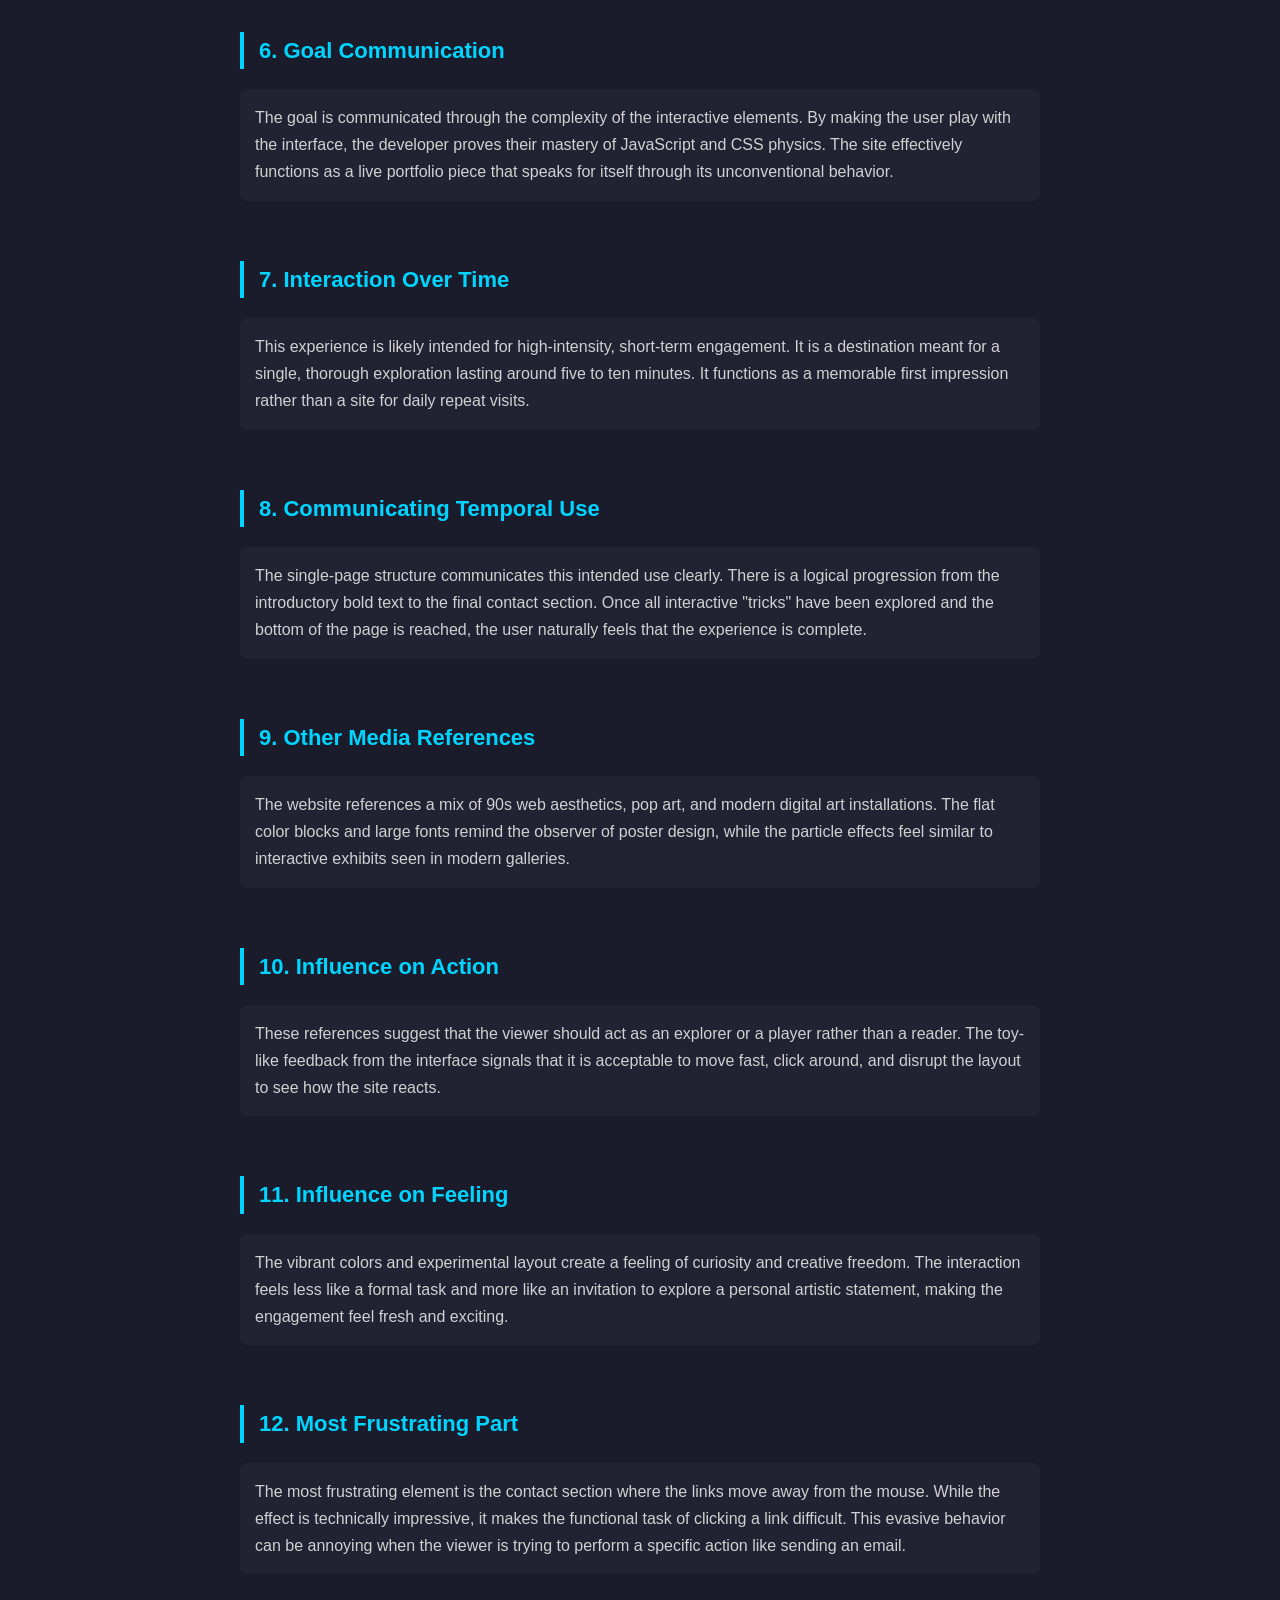
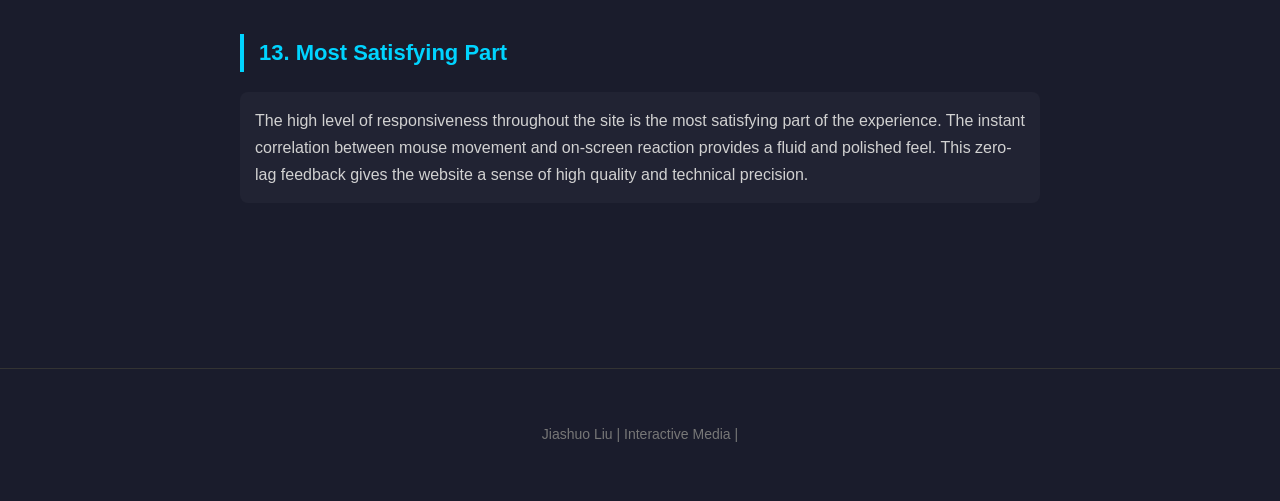
==== commit cd0a9584: "1" ====
--- a/index.html
+++ b/index.html
@@ -1,88 +1,88 @@
 <!DOCTYPE html>
-
 <head>
-     <meta name="viewport" content="width=device-width, initial-scale=1.0">
+    <meta charset="UTF-8">
+    <meta name="viewport" content="width=device-width, initial-scale=1.0">
     <link rel="stylesheet" href="style.css">
-    <title>A1 Research - Interactive Media</title>
+    <title>Assignment 1 Research Report</title>
 </head>
 <body>
 
-    <header class="container">
+<header class="container">
         <h1>Interactive Experience Research</h1>
-        <p class="sub-info">Course: Interactive Media</p>
-        <p>Jiashuo Liu</p>
-        <p>Researching: <a href="https://palat2023.com/" target="_blank">palat2023.com</a></p>
+        <p class="sub-info">Interactive Media</p>
+        <p> Jiashuo Liu</p>
+        <p>Website: <a href="https://palat2023.com/" target="_blank">palat2023.com</a></p>
     </header>
 
     <main class="container">
         <section>
             <h2>1. Initial Attention</h2>
-            <p>When I first loaded the site, the bold typography and the flashing neon colors really stood out. The pink and yellow background was so bright that it was impossible to look at anything else first. It felt like a visual explosion that immediately tells you this isn't a boring or traditional website.</p>
+            <p>The first elements that grab attention are the oversized typography and the high-contrast color scheme. The combination of bright pink and yellow backgrounds creates a strong visual impact that immediately signals an unconventional design approach. The dynamic nature of the changing text ensures the viewer remains focused on the screen from the moment the page loads.</p>
         </section>
 
         <section>
-            <h2>2. Two Minute Interaction</h2>
-            <p>During my time on the site, I mostly tried to see what would react to my mouse. I started by scrolling down to see the different color sections, and then I spent time hovering over the text to see how it moves. I found a part with moving white squares and spent a while pushing them around. I also tried to click on the contact info at the bottom to see if I could actually grab the letters before they flew away.</p>
+            <h2>2. Two-Minute Interaction</h2>
+            <p>Interaction begins with vertical scrolling to observe the transitions between different color blocks. The experience then leads to hovering over floating shapes to test their physics-based reactions. Significant time is spent exploring the interactive pixel grid where the cursor displaces small squares. The session ends with an attempt to navigate the contact links located at the bottom of the page.</p>
         </section>
 
         <section>
             <h2>3. Most Engaging Part</h2>
-            <p>The part that kept me interested for the longest was the interactive pixel grid. It's really fun because the squares follow the physics of your mouse movement. It felt like playing a mini-game inside a website, and the feedback was so fast and smooth that I just kept doing it to see the different patterns I could create.</p>
+            <p>The interactive pixel displacement grid is the most engaging component of the entire site. The responsive nature of the grid allows for a sense of play and experimentation. Watching the white squares react to the speed and direction of the mouse provides a tactile digital experience that keeps the visitor interested for a longer period.</p>
         </section>
 
         <section>
             <h2>4. Most Common Action</h2>
-            <p>The most common thing I did was moving my mouse around in circles or fast lines. Since almost every part of the site—from the text to the shapes—is tied to the mouse position, I found myself constantly waving the cursor just to trigger the animations and see what would happen next.</p>
+            <p>Rapid mouse movement is the most frequent action performed during the interaction. Since nearly every visual element on the page responds to the cursor's coordinates, constant movement is required to trigger animations and explore the hidden layers of the interface.</p>
         </section>
 
         <section>
             <h2>5. Primary Goal</h2>
-            <p>I think the main goal of this website is to show that the developer is extremely creative and knows how to use advanced code. It's more of a showreel than a simple portfolio. It's meant to impress people by showing them a level of interactivity that they've probably never seen on a regular webpage before.</p>
+            <p>The primary goal of the website appears to be a demonstration of advanced creative coding and technical skills. It serves as a digital proof of concept, showing that the developer can create unimaginable and artistic environments that go beyond the limits of traditional web design.</p>
         </section>
 
         <section>
             <h2>6. Goal Communication</h2>
-            <p>The site shows this goal by being very "in your face" with its design. It doesn't just say it's creative; it makes you experience it. The way the interface breaks standard rules, like having text that moves away from you, shows a high level of confidence in creative coding.</p>
+            <p>The goal is communicated through the complexity of the interactive elements. By making the user play with the interface, the developer proves their mastery of JavaScript and CSS physics. The site effectively functions as a live portfolio piece that speaks for itself through its unconventional behavior.</p>
         </section>
 
         <section>
             <h2>7. Interaction Over Time</h2>
-            <p>My impression is that you're supposed to visit this site once or twice for a short burst of time. It's designed to leave a very strong impact in five minutes. It's not something you would check every day for updates, but it's definitely something you would remember for a long time after just one visit.</p>
+            <p>This experience is likely intended for high-intensity, short-term engagement. It is a destination meant for a single, thorough exploration lasting around five to ten minutes. It functions as a memorable first impression rather than a site for daily repeat visits.</p>
         </section>
 
         <section>
             <h2>8. Communicating Temporal Use</h2>
-            <p>The single-page design really helps communicate this. It feels like a journey from top to bottom. Once you reach the contact links at the end and you've played with all the interactive sections, there isn't really anything else to do, which signals that the experience is complete.</p>
+            <p>The single-page structure communicates this intended use clearly. There is a logical progression from the introductory bold text to the final contact section. Once all interactive "tricks" have been explored and the bottom of the page is reached, the user naturally feels that the experience is complete.</p>
         </section>
 
         <section>
             <h2>9. Other Media References</h2>
-            <p>The site reminds me a lot of 90s video games and pop art. The loud colors and the way things glitch out feel like old arcade machines. At the same time, the interactive parts remind me of modern art galleries where the art reacts to the people walking past it.</p>
+            <p>The website references a mix of 90s web aesthetics, pop art, and modern digital art installations. The flat color blocks and large fonts remind the observer of poster design, while the particle effects feel similar to interactive exhibits seen in modern galleries.</p>
         </section>
 
         <section>
             <h2>10. Influence on Action</h2>
-            <p>These references made me feel like I didn't have to be serious while using the site. Because it looks like a game or a poster, I felt like I should play with it and explore the corners of the screen rather than just looking for a "Download CV" button like I usually do on portfolio sites.</p>
+            <p>These references suggest that the viewer should act as an explorer or a player rather than a reader. The toy-like feedback from the interface signals that it is acceptable to move fast, click around, and disrupt the layout to see how the site reacts.</p>
         </section>
 
         <section>
             <h2>11. Influence on Feeling</h2>
-            <p>The design made me feel quite energized and curious. The bright colors and the "weird" movements of the text made me smile because it's so unexpected. It feels very personal and experimental, which makes the whole experience feel more fun than a normal school or work task.</p>
+            <p>The vibrant colors and experimental layout create a feeling of curiosity and creative freedom. The interaction feels less like a formal task and more like an invitation to explore a personal artistic statement, making the engagement feel fresh and exciting.</p>
         </section>
 
         <section>
             <h2>12. Most Frustrating Part</h2>
-            <p>The most frustrating thing was trying to actually use the links in the footer. The letters move away when you get close, which is a cool trick, but it makes it pretty hard to actually click the email or social media links. If I were actually trying to hire this person, I might find it a bit annoying to "chase" the text.</p>
+            <p>The most frustrating element is the contact section where the links move away from the mouse. While the effect is technically impressive, it makes the functional task of clicking a link difficult. This evasive behavior can be annoying when the viewer is trying to perform a specific action like sending an email.</p>
         </section>
 
         <section>
             <h2>13. Most Satisfying Part</h2>
-            <p>The most satisfying part was how responsive everything felt. There was no delay between my mouse moving and the screen reacting. That kind of high-speed feedback makes the website feel very high-quality and "expensive," even though the design itself looks quite raw and experimental.</p>
+            <p>The high level of responsiveness throughout the site is the most satisfying part of the experience. The instant correlation between mouse movement and on-screen reaction provides a fluid and polished feel. This zero-lag feedback gives the website a sense of high quality and technical precision.</p>
         </section>
     </main>
 
     <footer>
-        <p>Jiashuo Liu | Interactive Media </p>
+        <p>Jiashuo Liu | Interactive Media | </p>
     </footer>
 
 </body>
--- a/style.css
+++ b/style.css
@@ -1,3 +1,8 @@
+/* I used a deep navy color instead of pure black to give it a more modern, 
+   art-gallery feel. The rgba background on paragraphs helps the text 
+   stay readable against the dark background.
+*/
+
 body {
     background-color: #1a1c2c;
     color: #e0e0e0;
@@ -30,6 +35,9 @@
     font-size: 16px;
     font-weight: bold;
 }
+/* Added a thick left border to the headings to create a clear visual 
+   anchor for each question. The cyan color matches the neon theme.
+*/
 
 h2 {
     color: #00d4ff;
